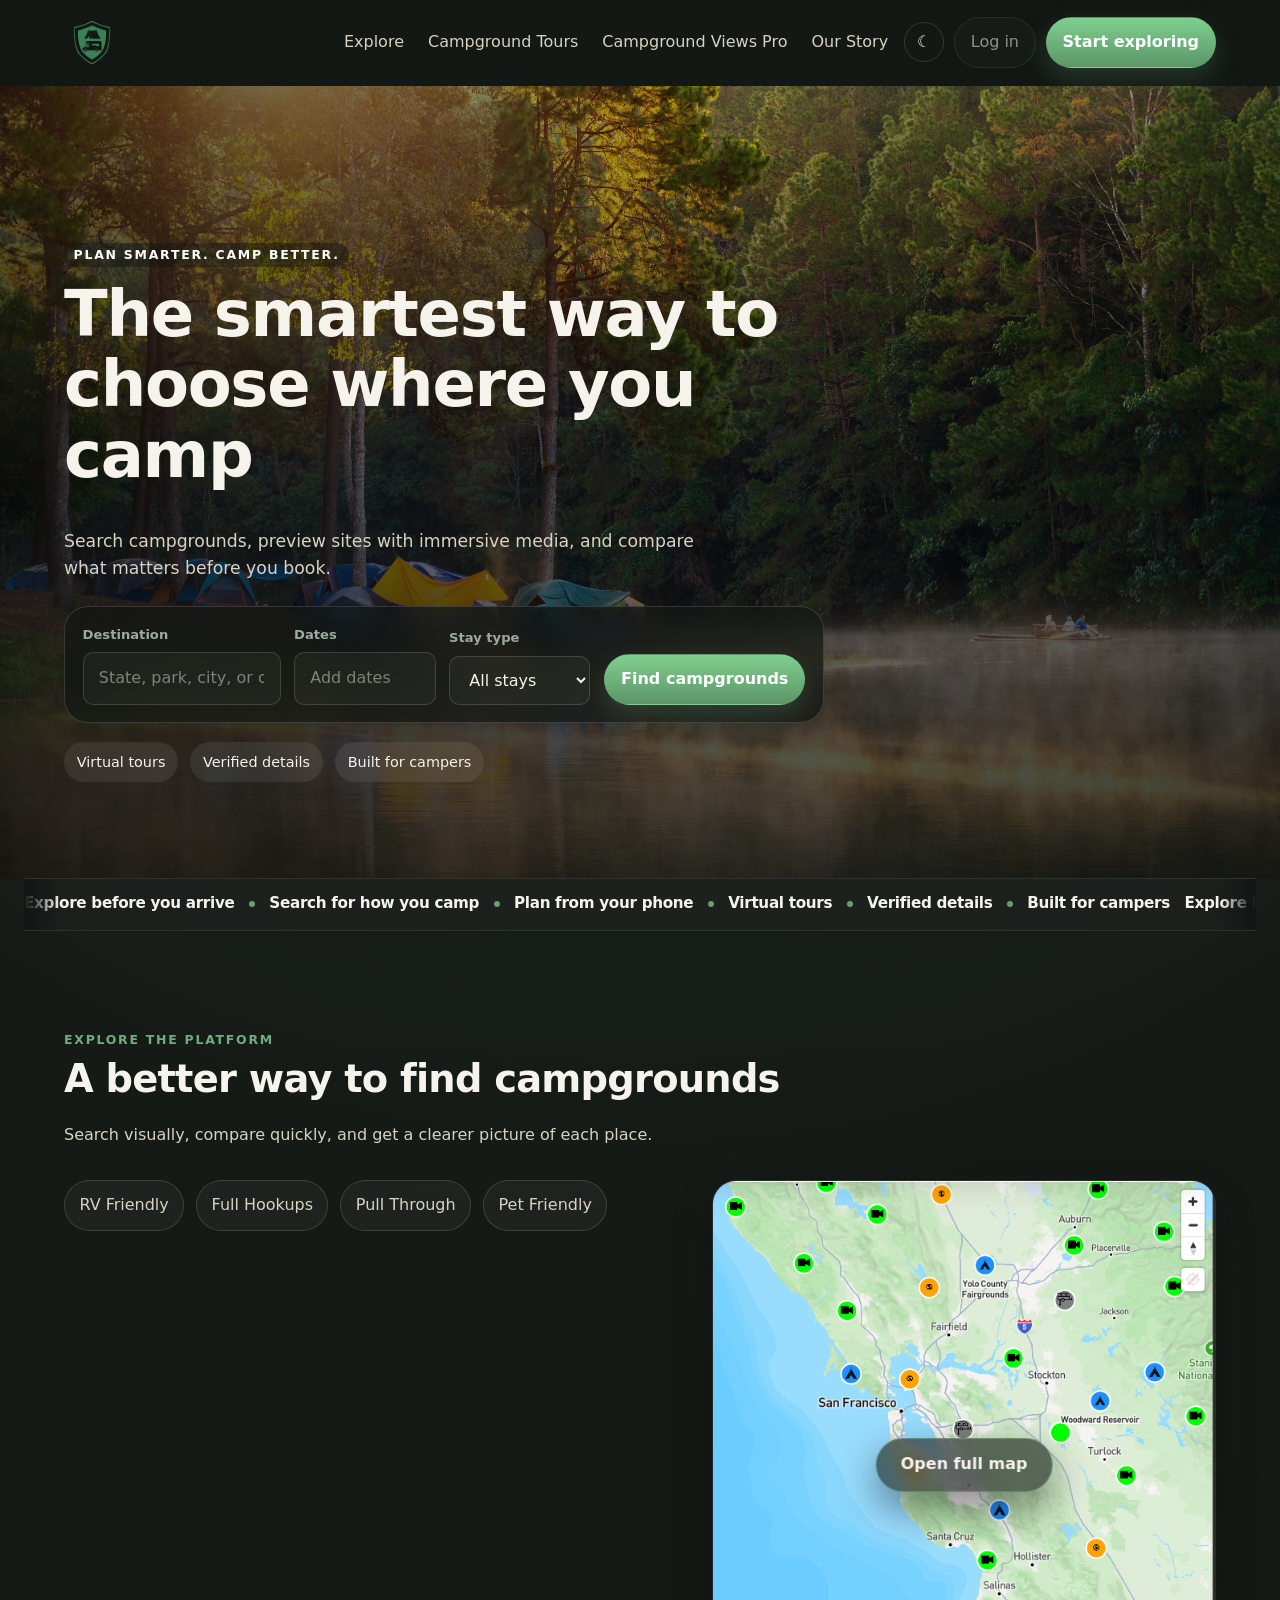
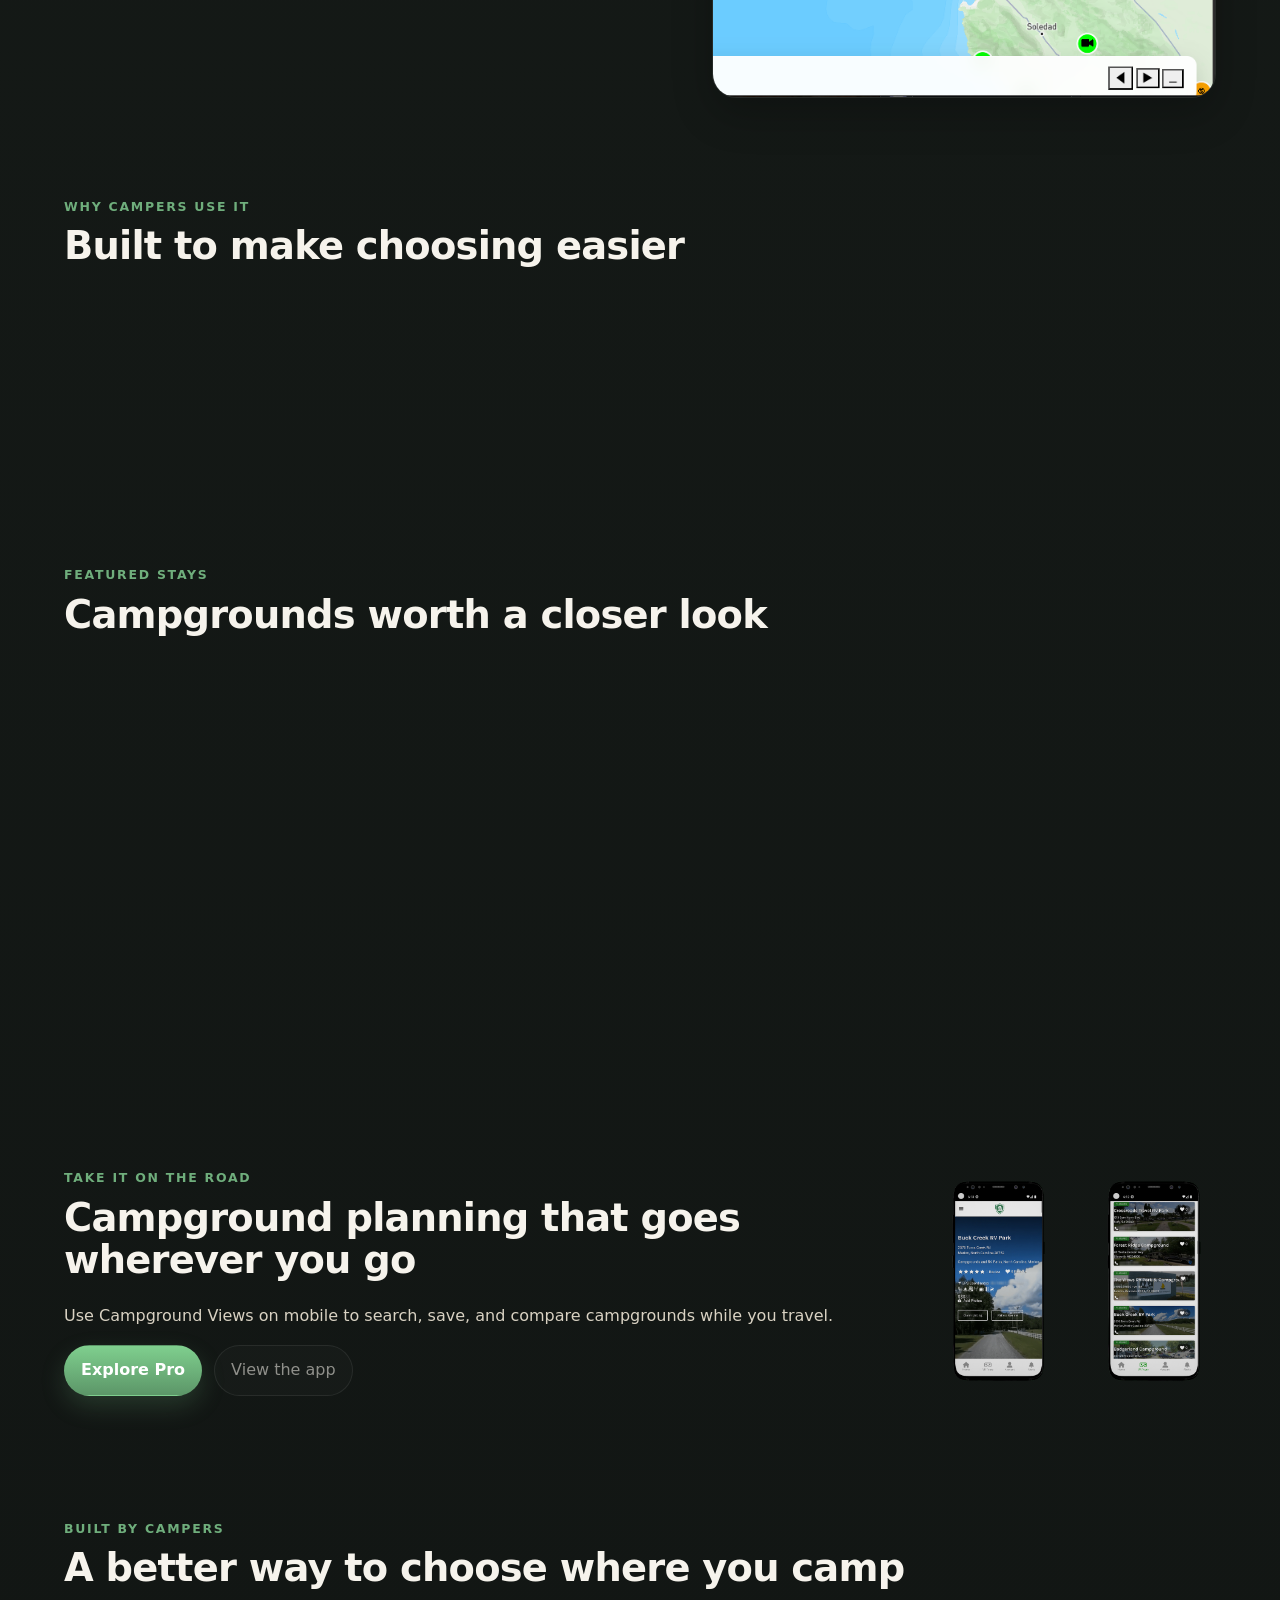
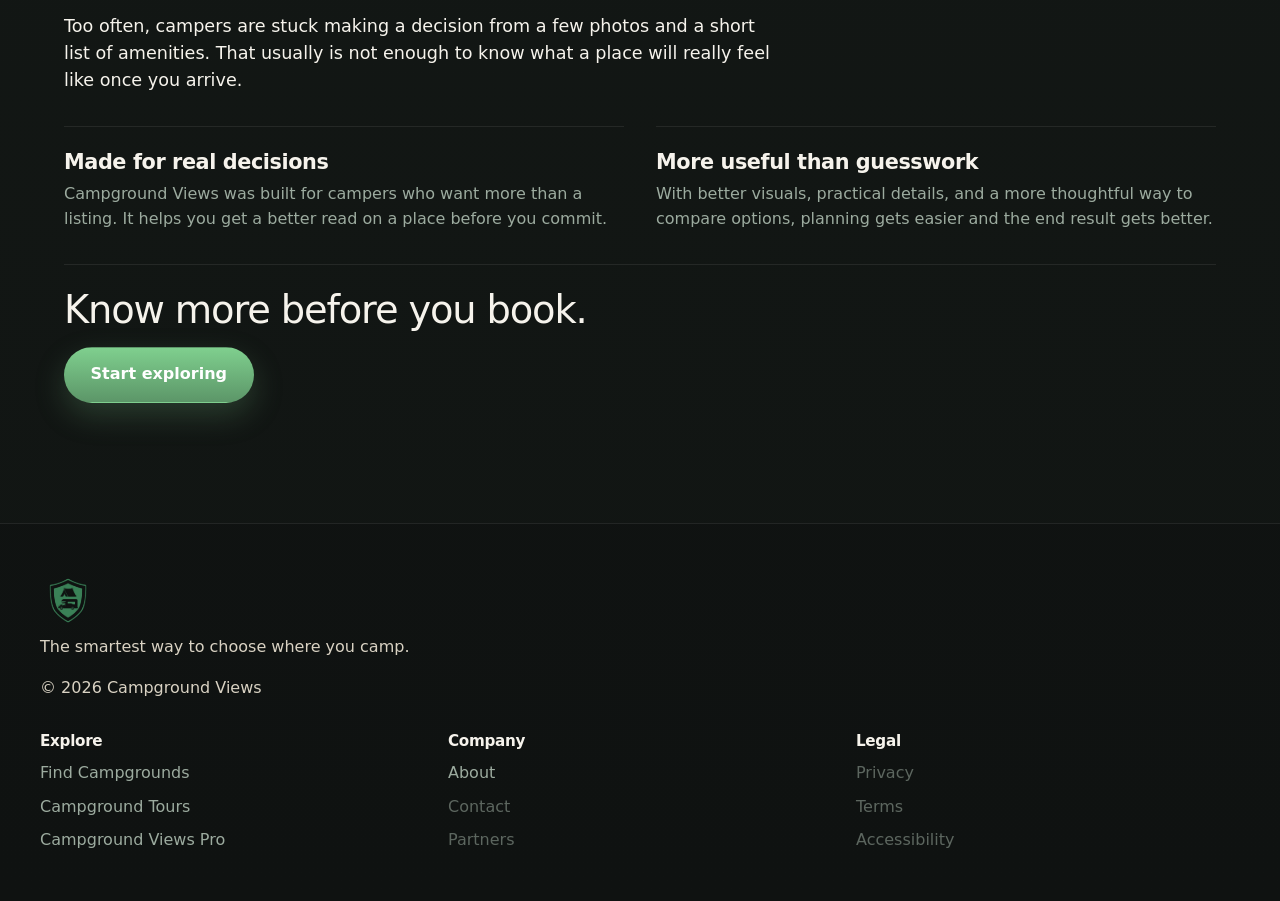
==== index.html @ a58c8374 "Initial commit" ====
<!doctype html>
<html lang="en">
  <head>
    <meta charset="utf-8" />
    <meta name="viewport" content="width=device-width, initial-scale=1" />
    <title>Campground Views | The Smartest Way to Choose Where You Camp</title>
    <meta
      name="description"
      content="Find campgrounds with confidence. Explore immersive campground previews, compare amenities, and plan smarter camping trips with Campground Views."
    />
    <meta name="robots" content="index, follow" />
    <meta name="theme-color" content="#111513" />
    <meta
      property="og:title"
      content="Campground Views | The Smartest Way to Choose Where You Camp"
    />
    <meta
      property="og:description"
      content="Explore campgrounds before you go. Search, preview, and compare better camping stays."
    />
    <meta property="og:type" content="website" />
    <meta property="og:image" content="assets/images/og-home.jpg" />
    <meta name="twitter:card" content="summary_large_image" />
    <meta
      name="twitter:title"
      content="Campground Views | The Smartest Way to Choose Where You Camp"
    />
    <meta
      name="twitter:description"
      content="Search, preview, and compare campgrounds with confidence."
    />
    <meta name="twitter:image" content="assets/images/og-home.jpg" />
    <link rel="stylesheet" href="css/styles.css" />
  </head>
  <body>
    <a class="skip-link" href="#main-content">Skip to content</a>

    <header class="site-header" id="top">
      <div class="site-header__inner">
        <a class="site-logo" href="#top" aria-label="Campground Views home">
          <img
            src="assets/images/campground-logo.svg"
            alt="Campground Views logo"
            class="site-logo__image"
            width="180"
            height="56"
          />
        </a>

        <nav
          class="site-nav"
          id="mobile-nav"
          aria-label="Primary"
          data-mobile-nav
        >
          <ul class="site-nav__list">
            <li><a href="#explore">Explore</a></li>
            <li><a href="#tours">Campground Tours</a></li>
            <li><a href="#pro">Campground Views Pro</a></li>
            <li><a href="#story">Our Story</a></li>
            <li class="site-nav__mobile-auth">
              <a href="javascript:void(0)" aria-disabled="true">Log in</a>
            </li>
            <li class="site-nav__mobile-cta">
              <a class="button button--primary" href="#explore"
                >Start exploring</a
              >
            </li>
          </ul>
        </nav>

        <div class="site-header__actions">
          <button
            class="theme-toggle"
            aria-label="Toggle color theme"
            data-theme-toggle
          >
            <span class="theme-toggle__icon" aria-hidden="true">☾</span>
          </button>

          <a
            class="button button--ghost"
            href="javascript:void(0)"
            aria-disabled="true"
          >
            Log in
          </a>

          <a class="button button--primary" href="#explore">Start exploring</a>
        </div>

        <button
          class="mobile-nav-toggle"
          type="button"
          aria-expanded="false"
          aria-controls="mobile-nav"
          aria-label="Open menu"
          data-mobile-nav-toggle
        >
          <span></span>
          <span></span>
          <span></span>
        </button>
      </div>
    </header>

    <main id="main-content">
      <section class="hero" aria-labelledby="hero-title">
        <div class="hero__media">
          <img
            src="assets/images/hero-campground.jpg"
            alt="A scenic campground at sunrise with RV sites, trees, and mountain views"
            width="1600"
            height="900"
          />
        </div>

        <div class="hero__content">
          <p class="eyebrow">Plan smarter. Camp better.</p>
          <h1 id="hero-title">The smartest way to choose where you camp</h1>
          <p class="hero__text">
            Search campgrounds, preview sites with immersive media, and compare
            what matters before you book.
          </p>

          <form
            class="search-panel search-panel--hero"
            action="#explore"
            method="get"
            role="search"
            aria-label="Search campgrounds"
          >
            <div class="search-panel__field">
              <label for="destination">Destination</label>
              <input
                id="destination"
                name="destination"
                type="text"
                placeholder="State, park, city, or campground"
              />
            </div>

            <div class="search-panel__field">
              <label for="dates">Dates</label>
              <input
                id="dates"
                name="dates"
                type="text"
                placeholder="Add dates"
              />
            </div>

            <div class="search-panel__field">
              <label for="stay-type">Stay type</label>
              <select id="stay-type" name="stay-type">
                <option value="">All stays</option>
                <option value="rv">RV</option>
                <option value="tent">Tent</option>
                <option value="cabin">Cabin</option>
                <option value="glamping">Glamping</option>
              </select>
            </div>

            <div class="search-panel__action">
              <button class="button button--primary" type="submit">
                Find campgrounds
              </button>
            </div>
          </form>

          <ul class="hero__proof" aria-label="Key benefits">
            <li>Virtual tours</li>
            <li>Verified details</li>
            <li>Built for campers</li>
          </ul>
        </div>
      </section>

      <section class="value-strip" aria-label="Highlights">
        <div class="value-strip__viewport">
          <div class="value-strip__track">
            <span class="value-strip__item">Explore before you arrive</span>
            <span class="value-strip__divider" aria-hidden="true"></span>
            <span class="value-strip__item">Search for how you camp</span>
            <span class="value-strip__divider" aria-hidden="true"></span>
            <span class="value-strip__item">Plan from your phone</span>
            <span class="value-strip__divider" aria-hidden="true"></span>
            <span class="value-strip__item">Virtual tours</span>
            <span class="value-strip__divider" aria-hidden="true"></span>
            <span class="value-strip__item">Verified details</span>
            <span class="value-strip__divider" aria-hidden="true"></span>
            <span class="value-strip__item">Built for campers</span>

            <span class="value-strip__item" aria-hidden="true"
              >Explore before you arrive</span
            >
            <span class="value-strip__divider" aria-hidden="true"></span>
            <span class="value-strip__item" aria-hidden="true"
              >Search for how you camp</span
            >
            <span class="value-strip__divider" aria-hidden="true"></span>
            <span class="value-strip__item" aria-hidden="true"
              >Plan from your phone</span
            >
            <span class="value-strip__divider" aria-hidden="true"></span>
            <span class="value-strip__item" aria-hidden="true"
              >Virtual tours</span
            >
            <span class="value-strip__divider" aria-hidden="true"></span>
            <span class="value-strip__item" aria-hidden="true"
              >Verified details</span
            >
            <span class="value-strip__divider" aria-hidden="true"></span>
            <span class="value-strip__item" aria-hidden="true"
              >Built for campers</span
            >
          </div>
        </div>
      </section>

      <section
        class="map-preview"
        id="explore"
        aria-labelledby="map-preview-title"
      >
        <div class="section-heading">
          <p class="eyebrow">Explore the platform</p>
          <h2 id="map-preview-title">A better way to find campgrounds</h2>
          <p>
            Search visually, compare quickly, and get a clearer picture of each
            place.
          </p>
        </div>

        <div class="map-preview__layout">
          <div class="map-preview__panel" aria-label="Search preview">
            <div class="filter-row" aria-label="Popular filters">
              <button type="button">RV Friendly</button>
              <button type="button">Full Hookups</button>
              <button type="button">Pull Through</button>
              <button type="button">Pet Friendly</button>
            </div>

            <div class="camp-list">
              <article class="camp-card">
                <a
                  class="camp-card__link"
                  href="javascript:void(0)"
                  aria-disabled="true"
                >
                  <img
                    src="assets/images/camp-1.jpg"
                    alt="Riverfront RV campground with trees and wide gravel pads"
                    width="640"
                    height="420"
                  />
                  <div class="camp-card__body">
                    <p class="camp-card__location">Jackson, Wyoming</p>
                    <h3>Snake River Campground</h3>
                    <ul class="camp-card__meta" aria-label="Campground details">
                      <li>RV & Tent</li>
                      <li>Virtual Tour</li>
                      <li>Full Hookups</li>
                    </ul>
                  </div>
                </a>
                <button
                  class="save-button"
                  type="button"
                  aria-pressed="false"
                  data-save-button
                >
                  Save
                </button>
              </article>

              <article class="camp-card">
                <a
                  class="camp-card__link"
                  href="javascript:void(0)"
                  aria-disabled="true"
                >
                  <img
                    src="assets/images/camp-2.jpg"
                    alt="Wooded campground with tent sites near a lake"
                    width="640"
                    height="420"
                  />
                  <div class="camp-card__body">
                    <p class="camp-card__location">McCall, Idaho</p>
                    <h3>Ponderosa Lake Camp</h3>
                    <ul class="camp-card__meta" aria-label="Campground details">
                      <li>Tent & Cabin</li>
                      <li>Lake Access</li>
                      <li>Family Friendly</li>
                    </ul>
                  </div>
                </a>
                <button
                  class="save-button"
                  type="button"
                  aria-pressed="false"
                  data-save-button
                >
                  Save
                </button>
              </article>

              <article class="camp-card">
                <a
                  class="camp-card__link"
                  href="javascript:void(0)"
                  aria-disabled="true"
                >
                  <img
                    src="assets/images/camp-3.jpg"
                    alt="Desert campground with mountain views and spacious RV sites"
                    width="640"
                    height="420"
                  />
                  <div class="camp-card__body">
                    <p class="camp-card__location">Moab, Utah</p>
                    <h3>Red Mesa Basecamp</h3>
                    <ul class="camp-card__meta" aria-label="Campground details">
                      <li>RV Only</li>
                      <li>Big Rig Friendly</li>
                      <li>Scenic Views</li>
                    </ul>
                  </div>
                </a>
                <button
                  class="save-button"
                  type="button"
                  aria-pressed="false"
                  data-save-button
                >
                  Save
                </button>
              </article>
            </div>
          </div>

          <div class="map-preview__map" aria-label="Map preview">
            <div class="map-preview__inner">
              <img
                src="assets/images/map-preview.png"
                alt="Map preview showing campground locations across a region"
                width="900"
                height="900"
              />
              <button class="map-overlay-button" type="button">
                Open full map
              </button>
            </div>
          </div>
        </div>
      </section>

      <section class="feature-grid" aria-labelledby="feature-grid-title">
        <div class="section-heading">
          <p class="eyebrow">Why campers use it</p>
          <h2 id="feature-grid-title">Built to make choosing easier</h2>
        </div>

        <div class="feature-grid__items">
          <article class="feature-card">
            <h3>Virtual campground tours</h3>
            <p>
              Get a feel for roads, site spacing, trees, and terrain before you
              pull in.
            </p>
          </article>

          <article class="feature-card">
            <h3>Better campground details</h3>
            <p>
              See the essentials clearly, from hookups and shade to site access
              and layout.
            </p>
          </article>

          <article class="feature-card">
            <h3>Save and compare favorites</h3>
            <p>
              Keep your shortlist organized and revisit the best-fit campgrounds
              later.
            </p>
          </article>

          <article class="feature-card">
            <h3>Plan with more confidence</h3>
            <p>
              Use visual context and useful filters instead of guessing from
              limited listings.
            </p>
          </article>
        </div>
      </section>

      <section
        class="featured-camps"
        id="tours"
        aria-labelledby="featured-camps-title"
      >
        <div class="section-heading">
          <p class="eyebrow">Featured stays</p>
          <h2 id="featured-camps-title">Campgrounds worth a closer look</h2>
        </div>

        <div class="featured-camps__grid">
          <article class="featured-card">
            <a href="javascript:void(0)" aria-disabled="true">
              <img
                src="assets/images/featured-1.jpg"
                alt="Premium RV park with paved sites and mountain scenery"
                width="720"
                height="480"
              />
              <div class="featured-card__body">
                <p class="featured-card__location">Bozeman, Montana</p>
                <h3>Bridger Valley RV Resort</h3>
                <p>
                  Spacious sites, mountain views, and strong amenities for
                  longer stays.
                </p>
              </div>
            </a>
          </article>

          <article class="featured-card">
            <a href="javascript:void(0)" aria-disabled="true">
              <img
                src="assets/images/featured-2.jpg"
                alt="Quiet forest campground with a creek and shaded tent sites"
                width="720"
                height="480"
              />
              <div class="featured-card__body">
                <p class="featured-card__location">Bend, Oregon</p>
                <h3>Whisper Creek Campground</h3>
                <p>
                  A peaceful forest setting with easy trail access and creekside
                  sites.
                </p>
              </div>
            </a>
          </article>

          <article class="featured-card">
            <a href="javascript:void(0)" aria-disabled="true">
              <img
                src="assets/images/featured-3.jpg"
                alt="Sunset over a campground near the desert with RV hookups"
                width="720"
                height="480"
              />
              <div class="featured-card__body">
                <p class="featured-card__location">Sedona, Arizona</p>
                <h3>Canyon Edge Camp</h3>
                <p>
                  Desert scenery, easy access, and a strong base for scenic day
                  trips.
                </p>
              </div>
            </a>
          </article>
        </div>
      </section>

      <section class="app-promo" id="pro" aria-labelledby="app-promo-title">
        <div class="app-promo__content">
          <p class="eyebrow">Take it on the road</p>
          <h2 id="app-promo-title">
            Campground planning that goes wherever you go
          </h2>
          <p>
            Use Campground Views on mobile to search, save, and compare
            campgrounds while you travel.
          </p>
          <div class="app-promo__actions">
            <a class="button button--primary" href="#pro">Explore Pro</a>
            <a
              class="button button--ghost"
              href="javascript:void(0)"
              aria-disabled="true"
              >View the app</a
            >
          </div>
        </div>

        <div class="app-promo__media">
          <img
            src="assets/images/app-preview-1.png"
            alt="Campground Views app search screen"
            width="600"
            height="900"
          />
          <img
            src="assets/images/app-preview-2.png"
            alt="Campground Views app campground details screen"
            width="600"
            height="900"
          />
        </div>
      </section>

      <section class="story" id="story" aria-labelledby="story-title">
        <div class="story__inner">
          <p class="eyebrow">Built by campers</p>
          <h2 id="story-title">A better way to choose where you camp</h2>

          <p class="story__lead">
            Too often, campers are stuck making a decision from a few photos and
            a short list of amenities. That usually is not enough to know what a
            place will really feel like once you arrive.
          </p>

          <div class="story__points">
            <div class="story__point">
              <h3>Made for real decisions</h3>
              <p>
                Campground Views was built for campers who want more than a
                listing. It helps you get a better read on a place before you
                commit.
              </p>
            </div>

            <div class="story__point">
              <h3>More useful than guesswork</h3>
              <p>
                With better visuals, practical details, and a more thoughtful
                way to compare options, planning gets easier and the end result
                gets better.
              </p>
            </div>
          </div>

          <div class="story__closing">
            <p>Know more before you book.</p>
            <a href="#explore" class="button button--primary story__cta"
              >Start exploring</a
            >
          </div>
        </div>
      </section>
    </main>

    <footer class="site-footer">
      <div class="site-footer__inner">
        <div class="site-footer__brand">
          <a class="site-logo" href="#top" aria-label="Campground Views home">
            <img
              src="assets/images/campground-logo.svg"
              alt="Campground Views logo"
              class="site-logo__image"
              width="180"
              height="56"
            />
          </a>
          <p>The smartest way to choose where you camp.</p>
          <p>&copy; <span data-current-year></span> Campground Views</p>
        </div>

        <nav class="site-footer__nav" aria-label="Footer">
          <div>
            <h2>Explore</h2>
            <ul>
              <li><a href="#explore">Find Campgrounds</a></li>
              <li><a href="#tours">Campground Tours</a></li>
              <li><a href="#pro">Campground Views Pro</a></li>
            </ul>
          </div>

          <div>
            <h2>Company</h2>
            <ul>
              <li><a href="#story">About</a></li>
              <li>
                <a href="javascript:void(0)" aria-disabled="true">Contact</a>
              </li>
              <li>
                <a href="javascript:void(0)" aria-disabled="true">Partners</a>
              </li>
            </ul>
          </div>

          <div>
            <h2>Legal</h2>
            <ul>
              <li>
                <a href="javascript:void(0)" aria-disabled="true">Privacy</a>
              </li>
              <li>
                <a href="javascript:void(0)" aria-disabled="true">Terms</a>
              </li>
              <li>
                <a href="javascript:void(0)" aria-disabled="true"
                  >Accessibility</a
                >
              </li>
            </ul>
          </div>
        </nav>
      </div>
    </footer>

    <script src="js/main.js"></script>
  </body>
</html>
---- css/styles.css ----
/* =========================
   RESET
========================= */

*,
*::before,
*::after {
  box-sizing: border-box;
}

:root {
  --color-bg: #111513;
  --color-bg-elevated: #161b18;
  --color-surface: #1a1f1d;
  --color-surface-2: #212825;
  --color-border: rgba(255, 255, 255, 0.08);
  --color-border-strong: rgba(255, 255, 255, 0.14);
  --color-text: #f6f3ec;
  --color-muted: #9cab9f;
  --color-subtle: #d9d2c3;
  --color-accent: #6fae7c;
  --color-accent-dark: #5c9668;
  --color-success: #7fcf8e;

  --shadow-sm: 0 8px 24px rgba(0, 0, 0, 0.18);
  --shadow-md: 0 16px 40px rgba(0, 0, 0, 0.24);
  --shadow-lg: 0 24px 64px rgba(0, 0, 0, 0.34);

  --radius-sm: 10px;
  --radius-md: 16px;
  --radius-lg: 24px;
  --radius-pill: 999px;

  --space-2xs: 0.375rem;
  --space-xs: 0.5rem;
  --space-sm: 0.75rem;
  --space-md: 1rem;
  --space-lg: 1.5rem;
  --space-xl: 2rem;
  --space-2xl: 3rem;
  --space-3xl: 4.5rem;

  --max-width: 1200px;
  --header-height: 84px;

  --font-sans:
    Inter, system-ui, -apple-system, BlinkMacSystemFont, "Segoe UI", Roboto,
    sans-serif;
}

html[data-theme="light"] {
  --color-bg: #f7f4ed;
  --color-bg-elevated: #f1ede5;
  --color-surface: #ffffff;
  --color-surface-2: #f7f3ec;
  --color-border: rgba(17, 21, 19, 0.08);
  --color-border-strong: rgba(17, 21, 19, 0.14);
  --color-text: #111513;
  --color-muted: #56655c;
  --color-subtle: #3f4a43;
  --shadow-sm: 0 8px 24px rgba(17, 21, 19, 0.08);
  --shadow-md: 0 16px 40px rgba(17, 21, 19, 0.12);
  --shadow-lg: 0 24px 64px rgba(17, 21, 19, 0.18);
}

html {
  scroll-behavior: smooth;
}

body {
  margin: 0;
  font-family: var(--font-sans);
  background:
    radial-gradient(circle at top, rgba(111, 174, 124, 0.08), transparent 30%),
    linear-gradient(180deg, var(--color-bg-elevated) 0%, var(--color-bg) 100%);
  color: var(--color-text);
  line-height: 1.55;
  -webkit-font-smoothing: antialiased;
  text-rendering: optimizeLegibility;
  transition:
    background 0.25s ease,
    color 0.25s ease;
}

body.is-locked {
  overflow: hidden;
}

img,
video {
  max-width: 100%;
  display: block;
}

img {
  height: auto;
}

a {
  color: inherit;
  text-decoration: none;
}

button,
input,
select,
textarea {
  font: inherit;
}

button {
  color: inherit;
}

ul,
ol {
  margin: 0;
  padding: 0;
}

main {
  display: block;
}

section {
  padding: var(--space-2xl) var(--space-md);
}

section:first-of-type {
  padding-top: 0;
}

/* =========================
   BASE
========================= */

h1,
h2,
h3,
h4,
h5,
h6 {
  margin: 0 0 0.6em;
  line-height: 1.1;
  letter-spacing: -0.02em;
}

h1 {
  font-size: clamp(2.25rem, 5vw, 4.5rem);
}

h2 {
  font-size: clamp(1.6rem, 3vw, 2.5rem);
}

h3 {
  font-size: clamp(1.1rem, 2vw, 1.3rem);
}

p {
  margin: 0 0 1rem;
  color: var(--color-subtle);
}

strong {
  color: var(--color-text);
}

input,
select,
textarea {
  width: 100%;
  color: var(--color-text);
  background: rgba(255, 255, 255, 0.04);
  border: 1px solid var(--color-border-strong);
  border-radius: var(--radius-sm);
  padding: 0.8rem 0.95rem;
  outline: none;
  transition:
    border-color 0.2s ease,
    background 0.2s ease,
    box-shadow 0.2s ease;
}

html[data-theme="light"] input,
html[data-theme="light"] select,
html[data-theme="light"] textarea {
  background: rgba(17, 21, 19, 0.03);
}

input::placeholder,
textarea::placeholder {
  color: rgba(246, 243, 236, 0.45);
}

html[data-theme="light"] input::placeholder,
html[data-theme="light"] textarea::placeholder {
  color: rgba(17, 21, 19, 0.45);
}

input:focus,
select:focus,
textarea:focus {
  border-color: rgba(111, 174, 124, 0.75);
  box-shadow: 0 0 0 4px rgba(111, 174, 124, 0.14);
  background: rgba(255, 255, 255, 0.06);
}

label,
legend {
  display: block;
  font-size: 0.9rem;
  color: var(--color-text);
  margin-bottom: 0.45rem;
}

fieldset {
  border: 0;
  padding: 0;
  margin: 0;
}

/* =========================
   LAYOUT HELPERS
========================= */

.site-header__inner,
.site-footer__inner,
.value-strip__inner,
.map-preview,
.feature-grid,
.featured-camps,
.app-promo,
.story,
.page-hero__content,
.explore-layout,
.campground-page,
.pricing-hero,
.pricing-benefits,
.pricing-plans,
.pricing-faq {
  max-width: var(--max-width);
  margin: 0 auto;
}

.section-heading {
  max-width: 720px;
  margin-bottom: var(--space-xl);
}

.section-heading p:last-child {
  margin-bottom: 0;
}

.eyebrow {
  display: inline-block;
  margin-bottom: 0.75rem;
  font-size: 0.78rem;
  font-weight: 700;
  line-height: 1;
  letter-spacing: 0.14em;
  text-transform: uppercase;
  color: var(--color-accent);
}

/* HERO EYEBROW FIX */
.hero .eyebrow {
  color: #ffffff;
  background: rgba(17, 21, 19, 0.45);
  padding: 0.35rem 0.6rem;
  border-radius: 999px;
  display: inline-block;
}

.skip-link {
  position: absolute;
  top: -48px;
  left: 12px;
  z-index: 999;
  background: var(--color-accent);
  color: #0f1412;
  padding: 0.7rem 0.9rem;
  border-radius: var(--radius-sm);
  font-weight: 700;
}

.skip-link:focus {
  top: 12px;
}

/* =========================
   BUTTONS
========================= */

.button,
.save-button,
.filter-row button,
.filters-panel__header button,
.map-overlay-button {
  display: inline-flex;
  align-items: center;
  justify-content: center;
  min-height: 44px;
  padding: 0.75rem 1rem;
  border-radius: var(--radius-pill);
  border: 1px solid transparent;
  cursor: pointer;
  transition:
    background 0.2s ease,
    border-color 0.2s ease,
    color 0.2s ease,
    transform 0.2s ease,
    box-shadow 0.2s ease,
    opacity 0.2s ease;
}

.button:hover,
.save-button:hover,
.filter-row button:hover,
.filters-panel__header button:hover {
  transform: translateY(-1px);
}

.button:focus-visible,
.save-button:focus-visible,
.filter-row button:focus-visible,
.filters-panel__header button:focus-visible,
.mobile-nav-toggle:focus-visible,
.theme-toggle:focus-visible,
a:focus-visible,
input:focus-visible,
select:focus-visible,
.map-overlay-button:focus-visible {
  outline: 2px solid rgba(111, 174, 124, 0.9);
  outline-offset: 3px;
}

.button--primary {
  background: linear-gradient(180deg, #7fcf8e, #5c9668);
  color: #ffffff;
  font-weight: 700;
  box-shadow: 0 10px 24px rgba(111, 174, 124, 0.22);
}

.button--primary:hover {
  filter: brightness(1.03);
}

.button--ghost {
  background: rgba(255, 255, 255, 0.03);
  border-color: var(--color-border-strong);
  color: var(--color-text);
}

html[data-theme="light"] .button--ghost {
  background: rgba(17, 21, 19, 0.03);
}

.button--ghost:hover {
  border-color: rgba(255, 255, 255, 0.24);
  background: rgba(255, 255, 255, 0.05);
}

html[data-theme="light"] .button--ghost:hover {
  border-color: rgba(17, 21, 19, 0.18);
  background: rgba(17, 21, 19, 0.05);
}

html[data-theme="light"] .map-overlay-button {
  color: #ffffff;
  background: rgba(17, 21, 19, 0.55);
  border-color: rgba(111, 174, 124, 0.5);
}

.save-button {
  background: rgba(255, 255, 255, 0.03);
  border-color: var(--color-border-strong);
  color: var(--color-text);
  min-width: 84px;
  align-self: flex-start;
}

html[data-theme="light"] .save-button {
  background: rgba(17, 21, 19, 0.03);
}

.save-button.is-saved,
.filter-row button.is-active {
  background: var(--color-accent);
  color: #ffffff;
  border-color: var(--color-accent);
}

a[aria-disabled="true"] {
  opacity: 0.55;
  cursor: not-allowed;
  pointer-events: none;
}

/* =========================
   HEADER
========================= */

.site-header {
  position: sticky;
  top: 0;
  z-index: 100;
  min-height: var(--header-height);
  background: rgba(17, 21, 19, 0.78);
  backdrop-filter: blur(14px);
  border-bottom: 1px solid transparent;
  transition:
    background 0.2s ease,
    border-color 0.2s ease,
    box-shadow 0.2s ease,
    transform 0.3s ease,
    opacity 0.3s ease;
}

html[data-theme="light"] .site-header {
  background: rgba(247, 244, 237, 0.82);
}

.site-header.is-scrolled {
  background: rgba(17, 21, 19, 0.95);
  border-bottom-color: var(--color-border);
  box-shadow: 0 8px 22px rgba(0, 0, 0, 0.16);
}

html[data-theme="light"] .site-header.is-scrolled {
  background: rgba(247, 244, 237, 0.96);
  box-shadow: 0 8px 22px rgba(17, 21, 19, 0.08);
}

.site-header__inner {
  position: relative;
  display: flex;
  align-items: center;
  justify-content: space-between;
  gap: 1rem;
  min-height: var(--header-height);
  padding: 0.9rem var(--space-md);
}

.site-logo {
  display: inline-flex;
  align-items: center;
  gap: 0.65rem;
  font-weight: 800;
  letter-spacing: -0.02em;
  flex-shrink: 0;
}

.site-logo__image {
  display: block;
  height: 56px;
  width: auto;
}

.site-nav {
  margin-left: auto;
}

.site-nav__list {
  display: none;
  align-items: center;
  gap: 1.5rem;
  list-style: none;
}

.site-nav__list a {
  color: var(--color-subtle);
  font-weight: 500;
  transition: color 0.2s ease;
}

.site-nav__list a:hover,
.site-nav__list a[aria-current="page"] {
  color: var(--color-text);
}

.site-nav__mobile-auth,
.site-nav__mobile-cta {
  display: none;
}

.site-header__actions {
  display: flex;
  align-items: center;
  gap: 0.6rem;
  flex-shrink: 0;
}

.theme-toggle {
  width: 40px;
  height: 40px;
  border-radius: 999px;
  border: 1px solid var(--color-border-strong);
  background: transparent;
  display: inline-flex;
  align-items: center;
  justify-content: center;
  color: var(--color-text);
  cursor: pointer;
  transition:
    background 0.2s ease,
    border-color 0.2s ease,
    transform 0.2s ease,
    box-shadow 0.2s ease;
}

.theme-toggle:hover {
  background: rgba(255, 255, 255, 0.06);
  transform: translateY(-1px);
  box-shadow: 0 6px 18px rgba(0, 0, 0, 0.18);
}

html[data-theme="light"] .theme-toggle:hover {
  background: rgba(17, 21, 19, 0.05);
  box-shadow: 0 6px 18px rgba(17, 21, 19, 0.1);
}

.theme-toggle__icon {
  display: inline-block;
  font-size: 1rem;
  line-height: 1;
}

.mobile-nav-toggle {
  display: none;
  flex-direction: column;
  justify-content: center;
  gap: 4px;
  width: 44px;
  height: 44px;
  padding: 0;
  margin: 0;
  border: 0;
  background: transparent;
  box-shadow: none;
  cursor: pointer;
  z-index: 220;
}

.mobile-nav-toggle span {
  display: block;
  width: 22px;
  height: 2px;
  margin: 0 auto;
  background: var(--color-text);
  border-radius: 999px;
  transition:
    transform 0.22s ease,
    opacity 0.22s ease;
  transform-origin: center;
}

.mobile-nav-toggle.is-active span:nth-child(1) {
  transform: translateY(6px) rotate(45deg);
}

.mobile-nav-toggle.is-active span:nth-child(2) {
  opacity: 0;
}

.mobile-nav-toggle.is-active span:nth-child(3) {
  transform: translateY(-6px) rotate(-45deg);
}

/* =========================
   HERO
========================= */

.hero {
  position: relative;
  min-height: clamp(620px, 88vh, 860px);
  padding: 0;
  overflow: hidden;
}

.hero__media {
  position: absolute;
  inset: 0;
}

.hero__media::after {
  content: "";
  position: absolute;
  inset: 0;
  background:
    linear-gradient(
      180deg,
      rgba(10, 12, 11, 0.12) 0%,
      rgba(10, 12, 11, 0.68) 100%
    ),
    linear-gradient(
      90deg,
      rgba(10, 12, 11, 0.62) 0%,
      rgba(10, 12, 11, 0.2) 55%,
      rgba(10, 12, 11, 0.4) 100%
    );
}

html[data-theme="light"] .hero__media::after {
  background:
    linear-gradient(
      180deg,
      rgba(255, 255, 255, 0.04) 0%,
      rgba(17, 21, 19, 0.42) 100%
    ),
    linear-gradient(
      90deg,
      rgba(17, 21, 19, 0.28) 0%,
      rgba(17, 21, 19, 0.06) 55%,
      rgba(17, 21, 19, 0.22) 100%
    );
}

.hero__media img {
  width: 100%;
  height: 100%;
  object-fit: cover;
}

.hero__content {
  position: relative;
  z-index: 1;
  max-width: var(--max-width);
  margin: 0 auto;
  padding: calc(var(--header-height) + 3rem) var(--space-md) var(--space-2xl);
}

.hero__content > * {
  max-width: 760px;
}

.hero__text {
  max-width: 640px;
  font-size: 1.08rem;
}

html[data-theme="light"] .hero h1,
html[data-theme="light"] .hero__text,
html[data-theme="light"] .hero__proof li {
  color: #ffffff;
}

html[data-theme="light"] .hero__text {
  color: rgba(255, 255, 255, 0.92);
}

html[data-theme="light"] .hero__proof li {
  background: rgba(17, 21, 19, 0.28);
}
.hero__proof {
  display: flex;
  flex-wrap: wrap;
  gap: 0.75rem;
  list-style: none;
  margin-top: 1.2rem;
}

.hero__proof li {
  padding: 0.55rem 0.8rem;
  border-radius: var(--radius-pill);
  background: rgba(255, 255, 255, 0.08);
  color: var(--color-text);
  font-size: 0.9rem;
  backdrop-filter: blur(8px);
}

/* =========================
   SEARCH PANEL
========================= */

.search-panel {
  display: grid;
  gap: 0.85rem;
  padding: 1rem;
  margin-top: 1.5rem;
  border: 1px solid var(--color-border-strong);
  border-radius: var(--radius-lg);
  background: rgba(17, 21, 19, 0.72);
  backdrop-filter: blur(14px);
  box-shadow: var(--shadow-md);
}

html[data-theme="light"] .search-panel {
  background: rgba(255, 255, 255, 0.72);
}

.search-panel__field label {
  font-size: 0.82rem;
  font-weight: 600;
  color: var(--color-muted);
}

.search-panel__action {
  display: flex;
  align-items: end;
}

/* =========================
   VALUE STRIP
========================= */

.value-strip {
  width: 100%;
  padding: 0 0 var(--space-2xl);
  overflow: hidden;
}

.value-strip__viewport {
  position: relative;
  width: 100%;
  overflow: hidden;
  padding: 1.5rem 0;
  border-top: 1px solid var(--color-border);
  border-bottom: 1px solid var(--color-border);
  background: rgba(255, 255, 255, 0.02);
}

html[data-theme="light"] .value-strip__viewport {
  background: rgba(17, 21, 19, 0.02);
}

.value-strip__viewport::before,
.value-strip__viewport::after {
  content: "";
  position: absolute;
  top: 0;
  bottom: 0;
  width: 72px;
  z-index: 2;
  pointer-events: none;
}

.value-strip__viewport::before {
  left: 0;
  background: linear-gradient(90deg, var(--color-bg) 0%, transparent 100%);
}

.value-strip__viewport::after {
  right: 0;
  background: linear-gradient(270deg, var(--color-bg) 0%, transparent 100%);
}

.value-strip__track {
  display: flex;
  align-items: center;
  gap: 1.25rem;
  width: max-content;
  white-space: nowrap;
  animation: value-marquee 26s linear infinite;
}

.value-strip__item {
  display: inline-flex;
  align-items: center;
  font-size: clamp(1.1rem, 2vw, 1.4rem);
  font-weight: 600;
  letter-spacing: -0.02em;
  color: var(--color-text);
}

.value-strip__divider {
  width: 8px;
  height: 8px;
  border-radius: 999px;
  background: var(--color-accent);
  flex: 0 0 auto;
  opacity: 0.9;
}

.value-strip:hover .value-strip__track {
  animation-play-state: paused;
}

@keyframes value-marquee {
  from {
    transform: translateX(0);
  }
  to {
    transform: translateX(-50%);
  }
}

/* =========================
   MAP PREVIEW / LISTS
========================= */

.map-preview {
  padding: var(--space-2xl) var(--space-md);
}

.map-preview__layout {
  display: grid;
  gap: var(--space-xl);
  align-items: start;
}

.map-preview__panel,
.map-preview__map,
.results-map {
  min-width: 0;
}

.map-preview__map img,
.results-map img {
  width: 100%;
  border-radius: var(--radius-lg);
  border: 1px solid var(--color-border);
  box-shadow: var(--shadow-md);
}

.map-preview__inner,
.results-map__inner {
  position: relative;
}

.map-overlay-button {
  position: absolute;
  top: 55%;
  left: 50%;
  transform: translate(-50%, -50%);
  padding: 0.85rem 1.5rem;
  border-radius: 999px;
  background: rgba(17, 21, 19, 0.6);
  backdrop-filter: blur(10px);
  border: 1px solid rgba(111, 174, 124, 0.5);
  color: var(--color-text);
  font-weight: 600;
  box-shadow: 0 16px 40px rgba(0, 0, 0, 0.45);
}

.map-overlay-button:hover {
  background: rgba(17, 21, 19, 0.78);
  transform: translate(-50%, -50%) scale(1.05);
}

.filter-row {
  display: flex;
  flex-wrap: wrap;
  gap: 0.75rem;
  margin-bottom: 1rem;
}

.filter-row button {
  background: rgba(255, 255, 255, 0.04);
  border-color: var(--color-border-strong);
  color: var(--color-subtle);
  padding-inline: 0.9rem;
  min-height: 40px;
}

html[data-theme="light"] .filter-row button {
  background: rgba(17, 21, 19, 0.03);
}

.camp-list,
.results-list,
.feature-grid__items,
.featured-camps__grid,
.gallery-grid,
.highlights-grid,
.benefits-grid,
.plans-grid,
.faq-list,
.tag-list {
  display: grid;
  gap: 1rem;
}

.camp-card,
.result-card,
.feature-card,
.featured-card,
.detail-card,
.benefit-card,
.plan-card,
.faq-item {
  background: linear-gradient(
    180deg,
    rgba(255, 255, 255, 0.035),
    rgba(255, 255, 255, 0.02)
  );
  border: 1px solid var(--color-border);
  border-radius: var(--radius-lg);
  box-shadow: var(--shadow-sm);
}

html[data-theme="light"] .camp-card,
html[data-theme="light"] .result-card,
html[data-theme="light"] .feature-card,
html[data-theme="light"] .featured-card,
html[data-theme="light"] .detail-card,
html[data-theme="light"] .benefit-card,
html[data-theme="light"] .plan-card,
html[data-theme="light"] .faq-item {
  background: linear-gradient(
    180deg,
    rgba(255, 255, 255, 0.96),
    rgba(247, 243, 236, 0.96)
  );
}

.camp-card,
.result-card,
.featured-card {
  overflow: hidden;
  transition:
    transform 0.22s ease,
    border-color 0.22s ease,
    box-shadow 0.22s ease;
}

.camp-card:hover,
.result-card:hover,
.featured-card:hover {
  transform: translateY(-4px);
  border-color: rgba(255, 255, 255, 0.14);
  box-shadow: var(--shadow-md);
}

.camp-card.is-focused,
.result-card.is-focused,
.featured-card.is-focused {
  outline: 2px solid rgba(111, 174, 124, 0.8);
  outline-offset: 3px;
}

.camp-card img,
.result-card img,
.featured-card img {
  width: 100%;
  aspect-ratio: 16 / 10;
  object-fit: cover;
}

.camp-card__body,
.result-card__body,
.featured-card__body,
.feature-card,
.detail-card,
.benefit-card,
.plan-card,
.faq-item {
  padding: 1rem;
}

.camp-card__link,
.result-card__link,
.featured-card a {
  display: block;
}

.camp-card__location,
.result-card__location,
.featured-card__location,
.campground-hero__location,
.result-card__badge,
.plan-card__label {
  font-size: 0.86rem;
  font-weight: 600;
  color: var(--color-accent);
}

.camp-card h3,
.result-card h2,
.featured-card h3 {
  margin-top: 0.2rem;
  margin-bottom: 0.6rem;
}

.camp-card__meta,
.result-card__meta,
.campground-hero__meta,
.tag-list {
  display: flex;
  flex-wrap: wrap;
  gap: 0.55rem;
  list-style: none;
}

.camp-card__meta li,
.result-card__meta li,
.campground-hero__meta li,
.tag-list li {
  padding: 0.42rem 0.7rem;
  border-radius: var(--radius-pill);
  background: rgba(255, 255, 255, 0.05);
  color: var(--color-subtle);
  font-size: 0.84rem;
}

html[data-theme="light"] .camp-card__meta li,
html[data-theme="light"] .result-card__meta li,
html[data-theme="light"] .campground-hero__meta li,
html[data-theme="light"] .tag-list li {
  background: rgba(17, 21, 19, 0.05);
}

.result-card__top {
  display: flex;
  align-items: center;
  justify-content: space-between;
  gap: 0.75rem;
  margin: 0.85rem 0 0.4rem;
}

.result-card__summary,
.featured-card p {
  color: var(--color-muted);
}

.feature-card p,
.benefit-card p,
.faq-item p,
.plan-card li,
.detail-card p {
  margin-bottom: 0;
  color: var(--color-muted);
}

/* =========================
   FEATURE GRID / FEATURED / APP / STORY
========================= */

.feature-grid,
.featured-camps,
.app-promo,
.story,
.pricing-benefits,
.pricing-plans,
.pricing-faq {
  padding: var(--space-2xl) var(--space-md);
}

.app-promo {
  display: grid;
  grid-template-columns: 1fr auto;
  align-items: center;
  gap: 1.5rem;
}

.app-promo__content {
  max-width: 500px;
}

.app-promo__actions,
.pricing-hero__actions,
.campground-hero__actions,
.detail-card__actions {
  display: flex;
  flex-wrap: wrap;
  gap: 0.75rem;
}

.app-promo__media {
  display: flex;
  justify-content: flex-end;
  align-items: center;
  gap: 0.75rem;
}

.app-promo__media img,
.pricing-hero__media img {
  border: none;
  border-radius: 0;
  box-shadow: none;
  background: none;
}

.app-promo__media img {
  max-height: 280px;
  width: auto;
}

.app-promo__media img:nth-child(2) {
  display: none;
}

.story {
  padding: var(--space-3xl) var(--space-md);
}

.story__inner {
  width: 100%;
  max-width: var(--max-width);
  margin: 0 auto;
}

.story__lead {
  max-width: 720px;
  font-size: 1.1rem;
  color: var(--color-text);
  margin-bottom: 2rem;
}

.story__points {
  display: grid;
  gap: 1rem;
  margin-bottom: 2rem;
}

.story__point {
  padding: 1.25rem 0;
  border-top: 1px solid var(--color-border);
}

.story__point h3 {
  margin-bottom: 0.5rem;
}

.story__point p {
  margin-bottom: 0;
  color: var(--color-muted);
  max-width: 620px;
}

.story__closing {
  display: grid;
  grid-template-columns: 1fr auto 1fr;
  align-items: center;
  column-gap: 1rem;
  padding-top: 1.5rem;
  border-top: 1px solid var(--color-border);
}

.story__closing p {
  grid-column: 1;
  justify-self: start;
  margin: 0;
  font-size: clamp(1.5rem, 3vw, 2.4rem);
  line-height: 1.1;
  letter-spacing: -0.03em;
  color: var(--color-text);
}

.story__cta {
  grid-column: 2;
  justify-self: center;
  padding: 0.9rem 1.6rem;
  box-shadow: 0 12px 30px rgba(111, 174, 124, 0.25);
}

/* =========================
   PAGE HERO
========================= */

.page-hero,
.pricing-hero {
  padding: var(--space-2xl) var(--space-md);
}

.page-hero--compact {
  padding-top: calc(var(--header-height) + 1.5rem);
}

.page-hero__content {
  max-width: 760px;
}

/* =========================
   EXPLORE
========================= */

.filters-toggle {
  margin: 0 auto 1rem;
  width: calc(100% - 2rem);
  max-width: var(--max-width);
}

.explore-layout {
  display: grid;
  gap: var(--space-xl);
  padding: 0 var(--space-md) var(--space-2xl);
  align-items: start;
}

.filters-panel {
  background: rgba(255, 255, 255, 0.03);
  border: 1px solid var(--color-border);
  border-radius: var(--radius-lg);
  padding: 1rem;
  box-shadow: var(--shadow-sm);
}

html[data-theme="light"] .filters-panel {
  background: rgba(255, 255, 255, 0.75);
}

.filters-panel__header {
  display: flex;
  align-items: center;
  justify-content: space-between;
  gap: 1rem;
  margin-bottom: 1rem;
}

.filters-panel__header h2 {
  font-size: 1.2rem;
  margin-bottom: 0;
}

.filters-panel__header button {
  min-height: 36px;
  padding: 0.55rem 0.8rem;
  background: transparent;
  border-color: var(--color-border-strong);
}

.form-group + .form-group,
.form-group + fieldset,
fieldset + fieldset,
fieldset + .button {
  margin-top: 1rem;
}

.form-group label,
fieldset label {
  color: var(--color-subtle);
}

fieldset label {
  display: flex;
  align-items: center;
  gap: 0.55rem;
  margin-bottom: 0.55rem;
  font-size: 0.95rem;
}

fieldset input[type="checkbox"] {
  width: auto;
  margin: 0;
  accent-color: var(--color-accent);
}

.results-panel {
  min-width: 0;
}

.results-panel__toolbar {
  display: flex;
  flex-wrap: wrap;
  align-items: center;
  justify-content: space-between;
  gap: 1rem;
  margin-bottom: 1rem;
}

.results-count {
  margin-bottom: 0;
}

.results-toolbar__actions {
  display: flex;
  align-items: center;
  gap: 0.65rem;
}

.results-toolbar__actions label {
  margin-bottom: 0;
  white-space: nowrap;
}

.results-toolbar__actions select {
  width: auto;
  min-width: 180px;
}

.results-layout {
  display: grid;
  gap: var(--space-xl);
  align-items: start;
}

/* =========================
   CAMPGROUND PAGE
========================= */

.campground-page {
  padding: 0 var(--space-md) var(--space-2xl);
}

.campground-hero {
  display: grid;
  gap: var(--space-xl);
  padding-top: 1.5rem;
}

.campground-hero__media img {
  width: 100%;
  max-height: 560px;
  object-fit: cover;
  border-radius: var(--radius-lg);
  border: 1px solid var(--color-border);
  box-shadow: var(--shadow-md);
}

.campground-hero__content {
  max-width: 860px;
}

.campground-layout {
  display: grid;
  gap: var(--space-xl);
  margin-top: var(--space-2xl);
  align-items: start;
}

.campground-main {
  display: grid;
  gap: var(--space-xl);
}

.campground-main section {
  padding: 0;
}

.video-shell {
  overflow: hidden;
  border: 1px solid var(--color-border);
  border-radius: var(--radius-lg);
  background: #0b0d0c;
  box-shadow: var(--shadow-md);
}

.video-shell video {
  width: 100%;
}

.gallery-grid img {
  width: 100%;
  aspect-ratio: 4 / 3;
  object-fit: cover;
  border-radius: var(--radius-md);
  border: 1px solid var(--color-border);
}

.highlights-grid article {
  padding: 1rem;
  border-radius: var(--radius-md);
  border: 1px solid var(--color-border);
  background: rgba(255, 255, 255, 0.02);
}

.campground-sidebar {
  display: grid;
  gap: 1rem;
}

.details-list {
  display: grid;
  gap: 0.85rem;
}

.details-list div {
  display: grid;
  gap: 0.15rem;
}

.details-list dt {
  font-size: 0.85rem;
  color: var(--color-muted);
}

.details-list dd {
  margin: 0;
  color: var(--color-text);
}

.detail-card img {
  width: 100%;
  border-radius: var(--radius-md);
  border: 1px solid var(--color-border);
}

/* =========================
   PRO PAGE
========================= */

.pricing-hero {
  display: grid;
  gap: var(--space-xl);
  align-items: center;
  padding-top: calc(var(--header-height) + 1.5rem);
}

.benefit-card,
.plan-card,
.faq-item {
  padding: 1.2rem;
}

.plan-card {
  position: relative;
}

.plan-card__price {
  display: flex;
  align-items: baseline;
  gap: 0.2rem;
  font-size: 2rem;
  font-weight: 800;
  color: var(--color-text);
  margin-bottom: 1rem;
}

.plan-card__price span {
  font-size: 1rem;
  font-weight: 600;
  color: var(--color-muted);
}

.plan-card ul {
  list-style: none;
  display: grid;
  gap: 0.65rem;
  margin-bottom: 1.2rem;
}

.plan-card li {
  position: relative;
  padding-left: 1rem;
}

.plan-card li::before {
  content: "";
  position: absolute;
  top: 0.55rem;
  left: 0;
  width: 6px;
  height: 6px;
  border-radius: 999px;
  background: var(--color-accent);
}

.plan-card--featured {
  border-color: rgba(111, 174, 124, 0.45);
  box-shadow: 0 18px 40px rgba(111, 174, 124, 0.08);
}

.plan-card__label {
  display: inline-flex;
  margin-bottom: 0.7rem;
  padding: 0.38rem 0.7rem;
  border-radius: var(--radius-pill);
  background: rgba(111, 174, 124, 0.12);
}

/* =========================
   FOOTER
========================= */

.site-footer {
  margin-top: var(--space-2xl);
  padding: var(--space-2xl) var(--space-md);
  border-top: 1px solid var(--color-border);
  background: rgba(0, 0, 0, 0.12);
}

html[data-theme="light"] .site-footer {
  background: rgba(17, 21, 19, 0.03);
}

.site-footer__inner {
  display: grid;
  gap: var(--space-xl);
}

.site-footer__brand p:last-child {
  margin-bottom: 0;
}

.site-footer__nav {
  display: grid;
  gap: 1.5rem;
}

.site-footer__nav h2 {
  font-size: 0.95rem;
  margin-bottom: 0.7rem;
}

.site-footer__nav ul {
  list-style: none;
  display: grid;
  gap: 0.55rem;
}

.site-footer__nav a {
  color: var(--color-muted);
  transition: color 0.2s ease;
}

.site-footer__nav a:hover {
  color: var(--color-text);
}

/* =========================
   REVEAL STATES
========================= */

.will-reveal {
  opacity: 0;
  transform: translateY(16px);
  transition:
    opacity 0.55s ease,
    transform 0.55s ease;
}

.will-reveal.is-visible {
  opacity: 1;
  transform: translateY(0);
}

/* =========================
   DESKTOP HEADER
========================= */

@media (min-width: 768px) {
  .site-nav__list {
    display: flex;
  }

  .site-header__actions .button--primary {
    display: inline-flex;
  }

  .mobile-nav-toggle {
    display: none;
  }

  .search-panel {
    grid-template-columns: 1.4fr 1fr 1fr auto;
    align-items: end;
  }

  .feature-grid__items,
  .benefits-grid {
    grid-template-columns: repeat(2, minmax(0, 1fr));
  }

  .featured-camps__grid,
  .gallery-grid,
  .highlights-grid,
  .plans-grid,
  .faq-list {
    grid-template-columns: repeat(2, minmax(0, 1fr));
  }

  .map-preview__layout,
  .pricing-hero {
    grid-template-columns: minmax(0, 1.1fr) minmax(0, 0.9fr);
  }

  .explore-layout {
    grid-template-columns: 300px minmax(0, 1fr);
  }

  .results-layout {
    grid-template-columns: minmax(0, 1.15fr) minmax(300px, 0.85fr);
  }

  .campground-hero {
    grid-template-columns: minmax(0, 1.1fr) minmax(0, 0.9fr);
    align-items: end;
  }

  .campground-layout {
    grid-template-columns: minmax(0, 1.45fr) minmax(300px, 0.8fr);
  }

  .site-footer__nav {
    grid-template-columns: repeat(3, minmax(0, 1fr));
  }

  .app-promo__media {
    gap: 2rem;
  }

  .app-promo__media img {
    max-height: 420px;
  }

  .app-promo__media img:nth-child(2) {
    display: block;
  }

  .story__points {
    grid-template-columns: repeat(2, minmax(0, 1fr));
    gap: 2rem;
  }

  .story__point {
    padding: 1.5rem 0 0;
  }
}

/* =========================
   MOBILE HEADER / NAV
========================= */

@media (max-width: 767px) {
  .site-header {
    transform: none !important;
    opacity: 1 !important;
  }

  .site-header__inner {
    display: grid;
    grid-template-columns: auto 1fr auto auto;
    align-items: center;
    min-height: var(--header-height);
    column-gap: 0.5rem;
  }

  .site-logo {
    grid-column: 1;
    align-self: center;
  }

  .site-nav {
    margin-left: 0;
  }

  .site-header__actions {
    grid-column: 3;
    display: flex;
    align-items: center;
    justify-self: end;
    gap: 0.5rem;
  }

  .site-header__actions .button--ghost,
  .site-header__actions .button--primary {
    display: none;
  }

  .theme-toggle {
    width: 36px;
    height: 36px;
    margin: 0;
  }

  .mobile-nav-toggle {
    grid-column: 4;
    display: inline-flex;
    align-self: center;
    justify-self: end;
    width: 44px;
    height: 44px;
    margin: 0;
    position: static;
  }

  .site-nav[data-mobile-nav] {
    position: absolute;
    top: 100%;
    left: 0;
    right: 0;
    z-index: 210;
    padding: 1rem 1rem 1.25rem;
    background: rgba(17, 21, 19, 0.98);
    border-top: 1px solid var(--color-border);
    border-bottom: 1px solid var(--color-border);
    box-shadow: var(--shadow-md);
    opacity: 0;
    visibility: hidden;
    pointer-events: none;
    transform: translateY(-12px);
    transition:
      opacity 0.22s ease,
      transform 0.22s ease,
      visibility 0.22s ease;
  }

  html[data-theme="light"] .site-nav[data-mobile-nav] {
    background: rgba(247, 244, 237, 0.98);
  }

  .site-nav[data-mobile-nav].is-open {
    opacity: 1;
    visibility: visible;
    pointer-events: auto;
    transform: translateY(0);
  }

  .site-nav__list {
    display: grid;
    gap: 0.25rem;
  }

  .site-nav__list li {
    list-style: none;
  }

  .site-nav__list a {
    display: block;
    padding: 0.9rem 0.2rem;
    font-size: 1.05rem;
    color: var(--color-text);
  }

  .site-nav__mobile-auth {
    display: block;
    margin-top: 0.5rem;
  }

  .site-nav__mobile-auth a {
    color: var(--color-subtle);
  }

  .site-nav__mobile-cta {
    display: block;
    margin-top: 1rem;
    padding-top: 1rem;
    border-top: 1px solid var(--color-border);
  }

  .site-nav__mobile-cta .button {
    display: inline-flex;
    width: 100%;
    justify-content: center;
  }
}

.filters-panel {
  display: none;
}

.filters-panel.is-open {
  display: block;
  position: fixed;
  top: calc(var(--header-height) + 0.75rem);
  right: 1rem;
  left: 1rem;
  bottom: 1rem;
  z-index: 120;
  overflow: auto;
  background: rgba(24, 29, 27, 0.98);
  box-shadow: var(--shadow-lg);
}

html[data-theme="light"] .filters-panel.is-open {
  background: rgba(247, 244, 237, 0.98);
}

.results-map {
  order: -1;
}

.value-strip__viewport {
  padding: 0.85rem 0;
}

.value-strip__viewport::before,
.value-strip__viewport::after {
  width: 36px;
}

.value-strip__track {
  gap: 0.9rem;
  animation-duration: 18s;
}

.value-strip__item {
  font-size: 0.95rem;
}

.value-strip__divider {
  width: 6px;
  height: 6px;
}

.app-promo {
  grid-template-columns: 1fr auto;
  gap: 1rem;
}

.app-promo__content {
  max-width: none;
}

.app-promo__media img {
  max-height: 220px;
}

.story__closing {
  display: flex;
  flex-direction: column;
  align-items: flex-start;
  gap: 1rem;
}

.story__cta {
  align-self: flex-start;
}

/* =========================
   TABLET / DESKTOP
========================= */

@media (min-width: 768px) {
  section {
    padding-inline: 1.25rem;
  }

  .mobile-nav-toggle,
  .filters-toggle {
    display: none;
  }

  .camp-list {
    grid-template-columns: repeat(2, minmax(0, 1fr));
  }
}

/* =========================
   DESKTOP
========================= */

@media (min-width: 1024px) {
  .site-header__inner,
  .hero__content,
  .value-strip,
  .map-preview,
  .feature-grid,
  .featured-camps,
  .app-promo,
  .story,
  .explore-layout,
  .campground-page,
  .pricing-hero,
  .pricing-benefits,
  .pricing-plans,
  .pricing-faq,
  .site-footer {
    padding-left: 1.5rem;
    padding-right: 1.5rem;
  }

  .camp-list {
    grid-template-columns: repeat(3, minmax(0, 1fr));
  }

  .feature-grid__items {
    grid-template-columns: repeat(4, minmax(0, 1fr));
  }

  .benefits-grid {
    grid-template-columns: repeat(4, minmax(0, 1fr));
  }

  .featured-camps__grid {
    grid-template-columns: repeat(3, minmax(0, 1fr));
  }

  .gallery-grid {
    grid-template-columns: repeat(2, minmax(0, 1fr));
  }

  .plans-grid {
    grid-template-columns: repeat(2, minmax(0, 1fr));
    max-width: 860px;
  }

  .faq-list {
    grid-template-columns: repeat(3, minmax(0, 1fr));
  }
}

/* =========================
   LARGE DESKTOP
========================= */

@media (min-width: 1280px) {
  .hero__content {
    padding-top: calc(var(--header-height) + 4.5rem);
  }

  .search-panel {
    padding: 1.1rem;
  }

  .campground-layout {
    grid-template-columns: minmax(0, 1.6fr) 360px;
  }
}

/* =========================
   REDUCED MOTION
========================= */

@media (prefers-reduced-motion: reduce) {
  html {
    scroll-behavior: auto;
  }

  .value-strip__track {
    animation: none;
  }

  .will-reveal {
    opacity: 1;
    transform: none;
    transition: none;
  }
}
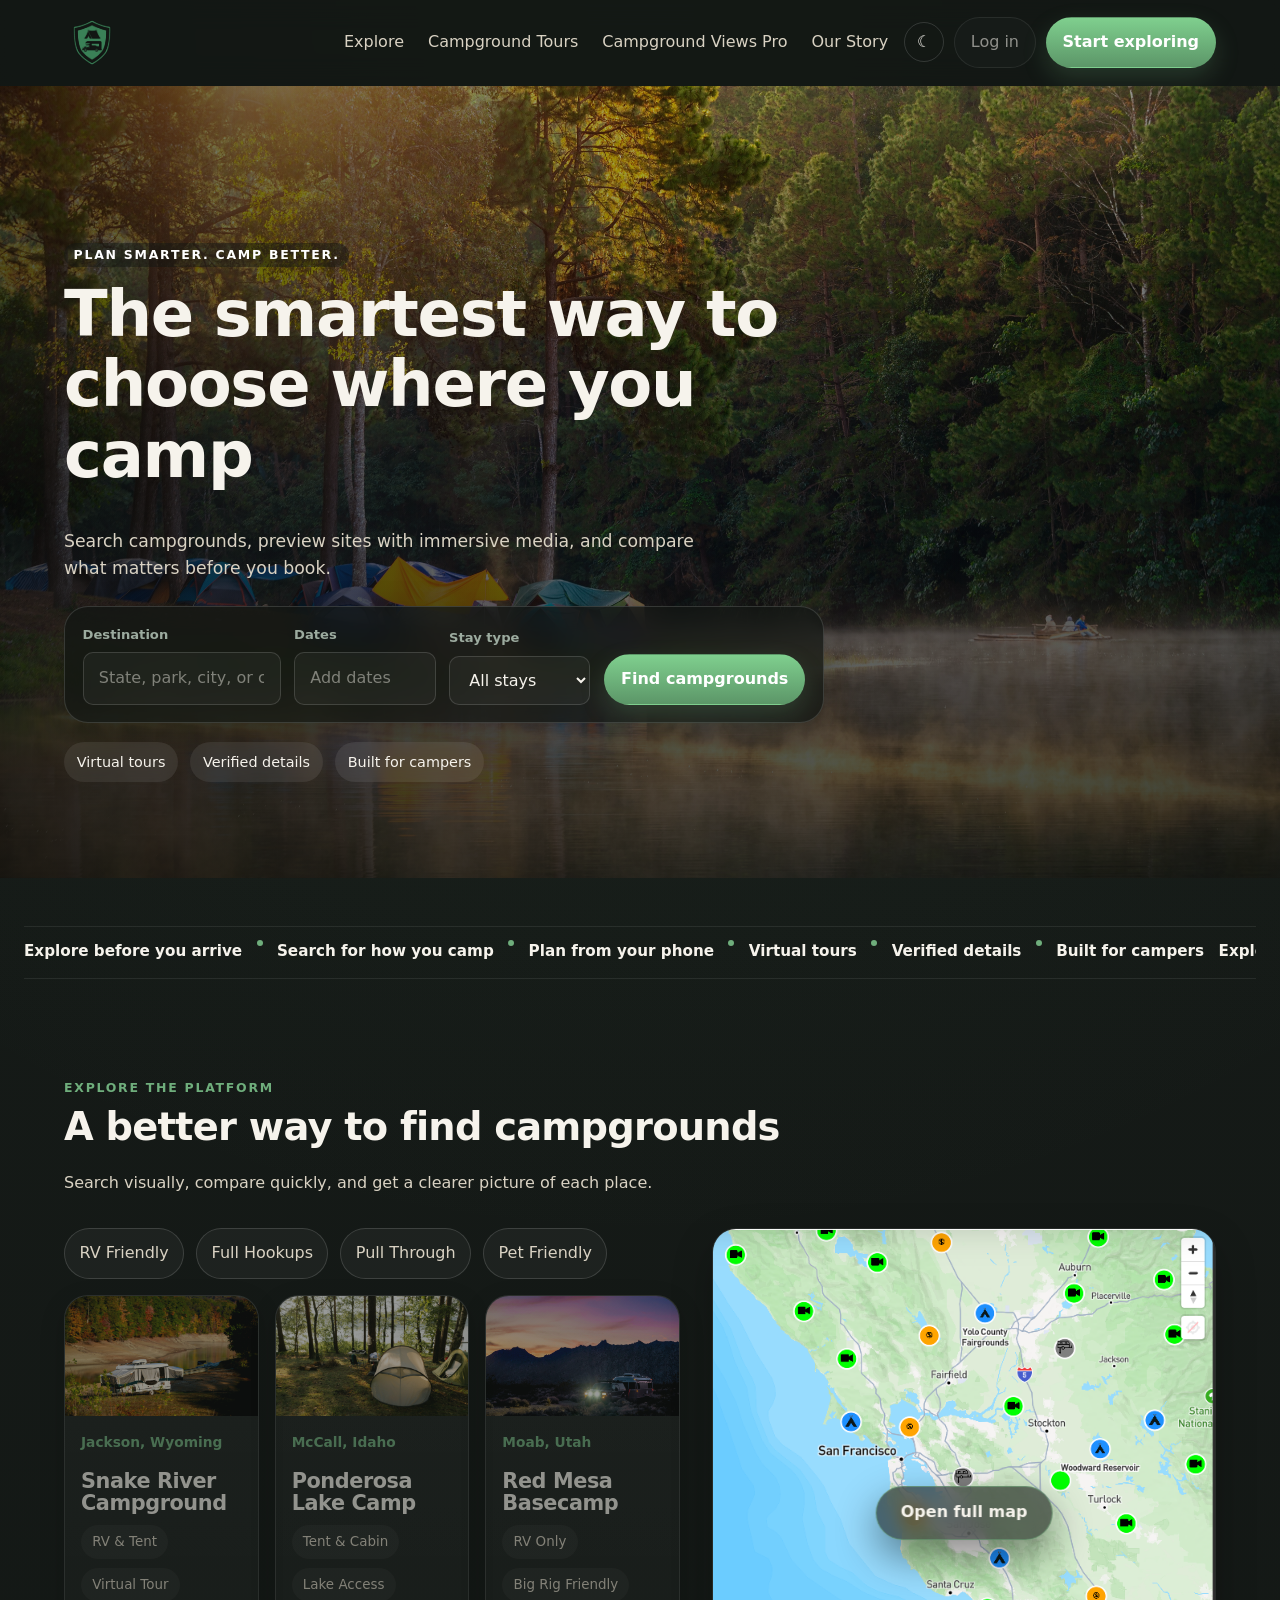
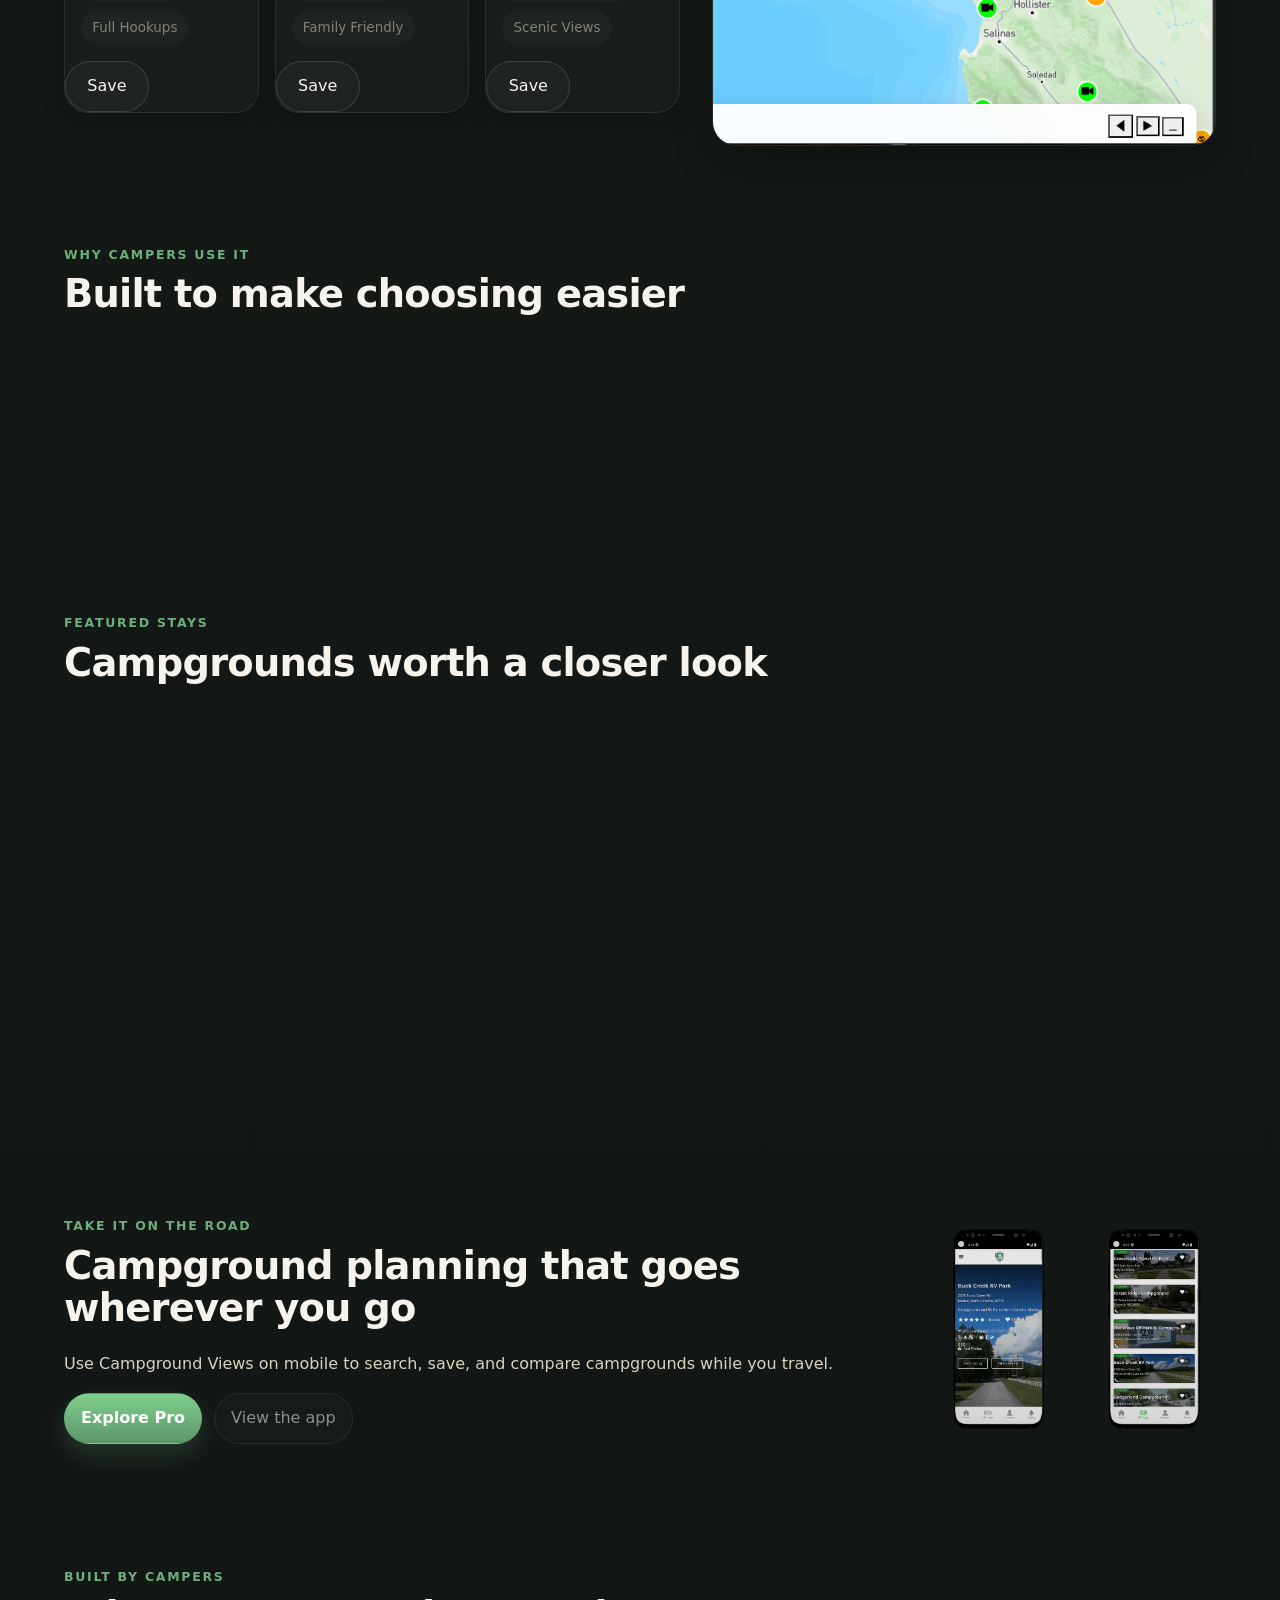
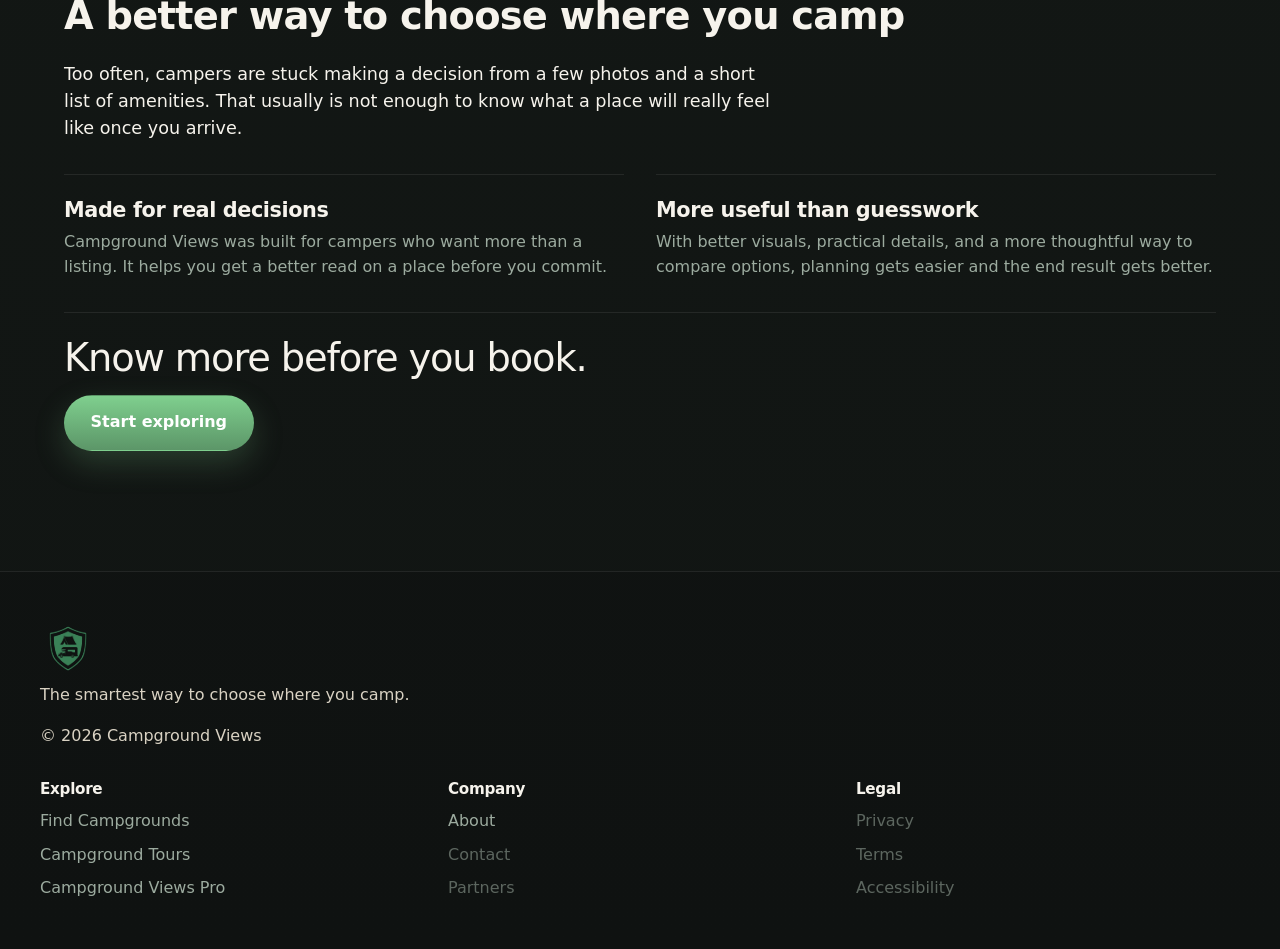
==== commit 441b9bf2: "Update index.html" ====
--- a/index.html
+++ b/index.html
@@ -179,41 +179,32 @@
       <section class="value-strip" aria-label="Highlights">
         <div class="value-strip__viewport">
           <div class="value-strip__track">
+            <!-- set 1 -->
             <span class="value-strip__item">Explore before you arrive</span>
-            <span class="value-strip__divider" aria-hidden="true"></span>
+            <span class="value-strip__divider"></span>
             <span class="value-strip__item">Search for how you camp</span>
-            <span class="value-strip__divider" aria-hidden="true"></span>
+            <span class="value-strip__divider"></span>
             <span class="value-strip__item">Plan from your phone</span>
-            <span class="value-strip__divider" aria-hidden="true"></span>
+            <span class="value-strip__divider"></span>
             <span class="value-strip__item">Virtual tours</span>
-            <span class="value-strip__divider" aria-hidden="true"></span>
+            <span class="value-strip__divider"></span>
             <span class="value-strip__item">Verified details</span>
-            <span class="value-strip__divider" aria-hidden="true"></span>
+            <span class="value-strip__divider"></span>
             <span class="value-strip__item">Built for campers</span>
 
             <span class="value-strip__item" aria-hidden="true"
-              >Explore before you arrive</span
-            >
-            <span class="value-strip__divider" aria-hidden="true"></span>
-            <span class="value-strip__item" aria-hidden="true"
-              >Search for how you camp</span
-            >
-            <span class="value-strip__divider" aria-hidden="true"></span>
-            <span class="value-strip__item" aria-hidden="true"
-              >Plan from your phone</span
-            >
-            <span class="value-strip__divider" aria-hidden="true"></span>
-            <span class="value-strip__item" aria-hidden="true"
-              >Virtual tours</span
-            >
-            <span class="value-strip__divider" aria-hidden="true"></span>
-            <span class="value-strip__item" aria-hidden="true"
-              >Verified details</span
-            >
-            <span class="value-strip__divider" aria-hidden="true"></span>
-            <span class="value-strip__item" aria-hidden="true"
-              >Built for campers</span
-            >
+            <!-- duplicate for seamless loop -->
+            <span class="value-strip__item">Explore before you arrive</span>
+            <span class="value-strip__divider"></span>
+            <span class="value-strip__item">Search for how you camp</span>
+            <span class="value-strip__divider"></span>
+            <span class="value-strip__item">Plan from your phone</span>
+            <span class="value-strip__divider"></span>
+            <span class="value-strip__item">Virtual tours</span>
+            <span class="value-strip__divider"></span>
+            <span class="value-strip__item">Verified details</span>
+            <span class="value-strip__divider"></span>
+            <span class="value-strip__item">Built for campers</span>
           </div>
         </div>
       </section>
--- a/css/styles.css
+++ b/css/styles.css
@@ -701,87 +701,68 @@
 }
 
 /* =========================
-   VALUE STRIP
+   VALUE STRIP (WORKING)
 ========================= */
 
 .value-strip {
+  overflow: hidden;
   width: 100%;
-  padding: 0 0 var(--space-2xl);
+}
+
+.value-strip__viewport {
   overflow: hidden;
-}
-
-.value-strip__viewport {
-  position: relative;
   width: 100%;
-  overflow: hidden;
-  padding: 1.5rem 0;
+  padding: 1rem 0;
   border-top: 1px solid var(--color-border);
   border-bottom: 1px solid var(--color-border);
-  background: rgba(255, 255, 255, 0.02);
-}
-
-html[data-theme="light"] .value-strip__viewport {
-  background: rgba(17, 21, 19, 0.02);
-}
-
-.value-strip__viewport::before,
-.value-strip__viewport::after {
-  content: "";
-  position: absolute;
-  top: 0;
-  bottom: 0;
-  width: 72px;
-  z-index: 2;
-  pointer-events: none;
-}
-
-.value-strip__viewport::before {
-  left: 0;
-  background: linear-gradient(90deg, var(--color-bg) 0%, transparent 100%);
-}
-
-.value-strip__viewport::after {
-  right: 0;
-  background: linear-gradient(270deg, var(--color-bg) 0%, transparent 100%);
 }
 
 .value-strip__track {
   display: flex;
-  align-items: center;
-  gap: 1.25rem;
+  gap: 1rem;
   width: max-content;
   white-space: nowrap;
-  animation: value-marquee 26s linear infinite;
+  animation: marquee 14s linear infinite;
 }
 
 .value-strip__item {
-  display: inline-flex;
-  align-items: center;
-  font-size: clamp(1.1rem, 2vw, 1.4rem);
+  flex: 0 0 auto;
+  font-size: 0.95rem;
   font-weight: 600;
-  letter-spacing: -0.02em;
   color: var(--color-text);
 }
 
 .value-strip__divider {
-  width: 8px;
-  height: 8px;
+  width: 6px;
+  height: 6px;
   border-radius: 999px;
   background: var(--color-accent);
   flex: 0 0 auto;
-  opacity: 0.9;
-}
-
-.value-strip:hover .value-strip__track {
-  animation-play-state: paused;
-}
-
-@keyframes value-marquee {
+}
+
+@keyframes marquee {
   from {
     transform: translateX(0);
   }
   to {
     transform: translateX(-50%);
+  }
+}
+
+/* desktop */
+@media (min-width: 768px) {
+  .value-strip__track {
+    animation-duration: 22s;
+    gap: 1.25rem;
+  }
+
+  .value-strip__item {
+    font-size: 1.2rem;
+  }
+
+  .value-strip__divider {
+    width: 8px;
+    height: 8px;
   }
 }
 
@@ -1908,3 +1889,4 @@
     transition: none;
   }
 }
+/* git test */
